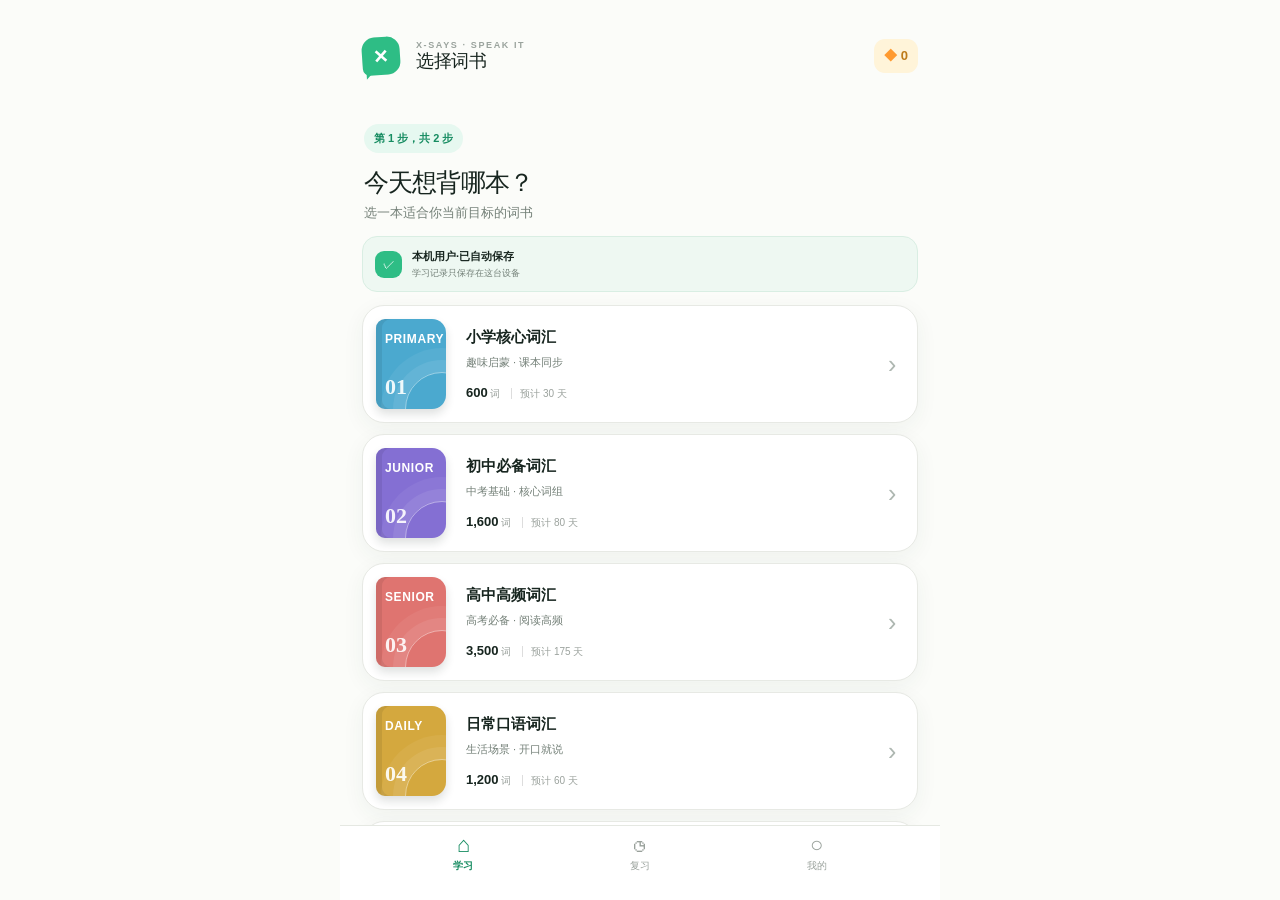
==== docs/index.html @ 473a25c2 "Prevent repeated words in daily study" ====
<!doctype html>
<html lang="zh-CN">
  <head>
    <meta charset="UTF-8" />
    <meta name="viewport" content="width=device-width, initial-scale=1.0, viewport-fit=cover" />
    <meta name="theme-color" content="#2ebd85" />
    <meta name="description" content="X-says：选词书、定节奏，用滑动单词卡轻松学习。" />
    <link rel="icon" href="./xsays-icon.png" />
    <link rel="apple-touch-icon" href="./xsays-icon.png" />
    <title>X-says · 把单词说出来</title>
    <script type="module" crossorigin src="./assets/index-DDW79_tu.js"></script>
    <link rel="stylesheet" crossorigin href="./assets/index-T_tFR-jA.css">
  </head>
  <body>
    <div id="root"></div>
  </body>
</html>
---- docs/assets/index-T_tFR-jA.css ----
/*! tailwindcss v4.2.1 | MIT License | https://tailwindcss.com */
@layer properties{@supports (((-webkit-hyphens:none)) and (not (margin-trim:inline))) or ((-moz-orient:inline) and (not (color:rgb(from red r g b)))){*,:before,:after,::backdrop{--tw-rotate-x:initial;--tw-rotate-y:initial;--tw-rotate-z:initial;--tw-skew-x:initial;--tw-skew-y:initial;--tw-blur:initial;--tw-brightness:initial;--tw-contrast:initial;--tw-grayscale:initial;--tw-hue-rotate:initial;--tw-invert:initial;--tw-opacity:initial;--tw-saturate:initial;--tw-sepia:initial;--tw-drop-shadow:initial;--tw-drop-shadow-color:initial;--tw-drop-shadow-alpha:100%;--tw-drop-shadow-size:initial}}}@layer theme{:root,:host{--font-sans:ui-sans-serif, system-ui, sans-serif, "Apple Color Emoji", "Segoe UI Emoji", "Segoe UI Symbol", "Noto Color Emoji";--font-mono:ui-monospace, SFMono-Regular, Menlo, Monaco, Consolas, "Liberation Mono", "Courier New", monospace;--spacing:.25rem;--default-font-family:var(--font-sans);--default-mono-font-family:var(--font-mono)}}@layer base{*,:after,:before,::backdrop{box-sizing:border-box;border:0 solid;margin:0;padding:0}::file-selector-button{box-sizing:border-box;border:0 solid;margin:0;padding:0}html,:host{-webkit-text-size-adjust:100%;tab-size:4;line-height:1.5;font-family:var(--default-font-family,ui-sans-serif, system-ui, sans-serif, "Apple Color Emoji", "Segoe UI Emoji", "Segoe UI Symbol", "Noto Color Emoji");font-feature-settings:var(--default-font-feature-settings,normal);font-variation-settings:var(--default-font-variation-settings,normal);-webkit-tap-highlight-color:transparent}hr{height:0;color:inherit;border-top-width:1px}abbr:where([title]){-webkit-text-decoration:underline dotted;text-decoration:underline dotted}h1,h2,h3,h4,h5,h6{font-size:inherit;font-weight:inherit}a{color:inherit;-webkit-text-decoration:inherit;-webkit-text-decoration:inherit;-webkit-text-decoration:inherit;-webkit-text-decoration:inherit;text-decoration:inherit}b,strong{font-weight:bolder}code,kbd,samp,pre{font-family:var(--default-mono-font-family,ui-monospace, SFMono-Regular, Menlo, Monaco, Consolas, "Liberation Mono", "Courier New", monospace);font-feature-settings:var(--default-mono-font-feature-settings,normal);font-variation-settings:var(--default-mono-font-variation-settings,normal);font-size:1em}small{font-size:80%}sub,sup{vertical-align:baseline;font-size:75%;line-height:0;position:relative}sub{bottom:-.25em}sup{top:-.5em}table{text-indent:0;border-color:inherit;border-collapse:collapse}:-moz-focusring{outline:auto}progress{vertical-align:baseline}summary{display:list-item}ol,ul,menu{list-style:none}img,svg,video,canvas,audio,iframe,embed,object{vertical-align:middle;display:block}img,video{max-width:100%;height:auto}button,input,select,optgroup,textarea{font:inherit;font-feature-settings:inherit;font-variation-settings:inherit;letter-spacing:inherit;color:inherit;opacity:1;background-color:#0000;border-radius:0}::file-selector-button{font:inherit;font-feature-settings:inherit;font-variation-settings:inherit;letter-spacing:inherit;color:inherit;opacity:1;background-color:#0000;border-radius:0}:where(select:is([multiple],[size])) optgroup{font-weight:bolder}:where(select:is([multiple],[size])) optgroup option{padding-inline-start:20px}::file-selector-button{margin-inline-end:4px}::placeholder{opacity:1}@supports (not ((-webkit-appearance:-apple-pay-button))) or (contain-intrinsic-size:1px){::placeholder{color:currentColor}@supports (color:color-mix(in lab, red, red)){::placeholder{color:color-mix(in oklab, currentcolor 50%, transparent)}}}textarea{resize:vertical}::-webkit-search-decoration{-webkit-appearance:none}::-webkit-date-and-time-value{min-height:1lh;text-align:inherit}::-webkit-datetime-edit{display:inline-flex}::-webkit-datetime-edit-fields-wrapper{padding:0}::-webkit-datetime-edit{padding-block:0}::-webkit-datetime-edit-year-field{padding-block:0}::-webkit-datetime-edit-month-field{padding-block:0}::-webkit-datetime-edit-day-field{padding-block:0}::-webkit-datetime-edit-hour-field{padding-block:0}::-webkit-datetime-edit-minute-field{padding-block:0}::-webkit-datetime-edit-second-field{padding-block:0}::-webkit-datetime-edit-millisecond-field{padding-block:0}::-webkit-datetime-edit-meridiem-field{padding-block:0}::-webkit-calendar-picker-indicator{line-height:1}:-moz-ui-invalid{box-shadow:none}button,input:where([type=button],[type=reset],[type=submit]){appearance:button}::file-selector-button{appearance:button}::-webkit-inner-spin-button{height:auto}::-webkit-outer-spin-button{height:auto}[hidden]:where(:not([hidden=until-found])){display:none!important}}@layer components;@layer utilities{.visible{visibility:visible}.relative{position:relative}.start{inset-inline-start:var(--spacing)}.end{inset-inline-end:var(--spacing)}.flex{display:flex}.hidden{display:none}.table{display:table}.grow{flex-grow:1}.transform{transform:var(--tw-rotate-x,) var(--tw-rotate-y,) var(--tw-rotate-z,) var(--tw-skew-x,) var(--tw-skew-y,)}.resize{resize:both}.blur{--tw-blur:blur(8px);filter:var(--tw-blur,) var(--tw-brightness,) var(--tw-contrast,) var(--tw-grayscale,) var(--tw-hue-rotate,) var(--tw-invert,) var(--tw-saturate,) var(--tw-sepia,) var(--tw-drop-shadow,)}}:root{--ink:#17251f;--muted:#748078;--mint:#2ebd85;--mint-dark:#168c61;--mint-soft:#e6f8f0;--cream:#f5f3ec;--line:#e5e8e2}*{box-sizing:border-box}html,body{min-height:100%;margin:0}button,input{font:inherit}button{-webkit-tap-highlight-color:transparent}body{color:var(--ink);background:#e9eee8;font-family:PingFang SC,Microsoft YaHei,Noto Sans SC,Arial,sans-serif}.page-shell{background:#fbfcf9;justify-content:center;align-items:stretch;min-height:100vh;padding:0;display:flex}.phone-app{background:#fbfcf9;width:100%;max-width:600px;height:100dvh;min-height:0;position:relative;overflow:hidden}.app-header{grid-template-columns:42px 1fr 52px;align-items:center;gap:12px;height:102px;padding:20px 22px 10px;display:grid}.app-header h1{letter-spacing:-.02em;margin:1px 0 0;font-size:18px;line-height:1.1}.eyebrow{color:#9aa39d;letter-spacing:.18em;margin:0;font:700 9px/1.2 Arial}.icon-button{width:38px;height:38px;color:var(--ink);cursor:pointer;background:#eef3ee;border:0;border-radius:13px;place-items:center;font-size:28px;line-height:1;display:grid}.brand-dot{background:var(--mint);color:#fff;border-radius:13px 13px 13px 7px;place-items:center;width:38px;height:38px;font:900 24px/1 Arial;display:grid;position:relative;transform:rotate(-4deg)}.brand-dot:after{content:"";background:var(--mint);clip-path:polygon(0 0,100% 0,0 100%);width:10px;height:10px;position:absolute;bottom:-4px;left:3px}.streak{color:#be7b19;background:#fff4d9;border:0;border-radius:11px;justify-self:end;height:34px;padding:0 10px;font-size:13px;font-weight:800}.streak span{color:#ff9a2f}.content{scrollbar-width:none;height:calc(100% - 177px);padding:10px 22px 24px;overflow-y:auto}.content::-webkit-scrollbar{display:none}.welcome-copy{padding:12px 2px 14px}.mini-label{color:var(--mint-dark);background:var(--mint-soft);border-radius:20px;align-items:center;padding:6px 10px;font-size:11px;font-weight:700;display:inline-flex}.content h2,.welcome-copy h2{letter-spacing:-.035em;margin:14px 0 5px;font-size:25px;line-height:1.25}.welcome-copy p,.muted{color:var(--muted);margin:0;font-size:13px}.library-list{gap:11px;display:grid}.library-card{text-align:left;cursor:pointer;background:#fff;border:1px solid #e7e9e4;border-radius:22px;grid-template-columns:76px 1fr 16px;align-items:center;gap:14px;width:100%;min-height:118px;padding:13px;transition:transform .2s,border-color .2s,box-shadow .2s;display:grid;box-shadow:0 6px 22px #2340320e}.library-card:hover{border-color:#a9ddc7;transform:translateY(-2px);box-shadow:0 12px 30px #2340321a}.book-cover{color:#fff;border-radius:9px 14px 14px 9px;flex-direction:column;justify-content:space-between;width:70px;height:90px;padding:11px 9px;display:flex;position:relative;overflow:hidden;box-shadow:inset 6px 0 #00000014,0 5px 10px #17251f24}.book-cover:after{content:"";border:1px solid #ffffff73;border-radius:50%;width:74px;height:74px;position:absolute;bottom:-37px;right:-33px;box-shadow:0 0 0 12px #ffffff14,0 0 0 24px #ffffff0f}.mint .book-cover{background:#3cbf8c}.blue .book-cover{background:#5781d8}.orange .book-cover{background:#e89355}.sky .book-cover{background:#4ba9cf}.violet .book-cover{background:#846fd3}.coral .book-cover{background:#df7470}.lemon .book-cover{background:#d4a83e}.book-cover b{letter-spacing:.05em;font-size:12px}.book-cover i{opacity:.9;font:800 22px/1 Georgia}.book-info{flex-direction:column;min-width:0;display:flex}.book-title{font-size:15px;font-weight:800}.book-subtitle{color:var(--muted);margin-top:5px;font-size:11px}.book-meta{color:#9ba29d;margin-top:13px;font-size:10px}.book-meta b{color:var(--ink);font-size:13px}.book-meta i{border-left:1px solid #ddd;margin-left:8px;padding-left:8px;font-style:normal}.arrow{color:#aeb7b1;font-size:25px}.import-link{width:100%;color:var(--mint-dark);cursor:pointer;background:0 0;border:0;padding:18px 0;font-size:13px;font-weight:700}.import-link span{background:var(--mint-soft);border-radius:8px;place-items:center;width:23px;height:23px;display:inline-grid}.local-save-note{background:#eef8f2;border:1px solid #d9eee3;border-radius:15px;align-items:center;gap:10px;margin:0 0 13px;padding:11px 12px;display:flex}.local-save-note>span{background:var(--mint);color:#fff;border-radius:9px;flex:none;place-items:center;width:27px;height:27px;font-size:12px;display:grid}.local-save-note p{text-align:left;flex-direction:column;gap:2px;margin:0;display:flex}.local-save-note b{font-size:11px}.local-save-note small{color:#738078;font-size:9px}.bottom-nav{border-top:1px solid var(--line);-webkit-backdrop-filter:blur(15px);backdrop-filter:blur(15px);background:#fffffff0;grid-template-columns:repeat(3,1fr);height:75px;padding:8px 35px 13px;display:grid;position:absolute;bottom:0;left:0;right:0}.bottom-nav button{color:#99a19b;cursor:pointer;background:0 0;border:0;flex-direction:column;align-items:center;gap:2px;display:flex}.bottom-nav span{font-size:22px;line-height:1}.bottom-nav small{font-size:10px}.bottom-nav .active{color:var(--mint-dark);font-weight:800}.plan-screen{padding-top:4px}.step-track{background:#e6ebe7;border-radius:4px;width:100%;height:3px;margin:5px 0 18px;overflow:hidden}.step-track span{background:var(--mint);height:100%;display:block}.selected-book{background:#f0f5f0;border-radius:17px;grid-template-columns:45px 1fr auto;align-items:center;gap:11px;margin:21px 0 13px;padding:11px;display:grid}.tiny-cover{color:#fff;border-radius:6px 9px 9px 6px;place-items:center;width:42px;height:52px;font:700 8px Arial;display:grid;box-shadow:inset 4px 0 #00000014}.tiny-cover.mint{background:#3cbf8c}.tiny-cover.blue{background:#5781d8}.tiny-cover.orange{background:#e89355}.tiny-cover.sky{background:#4ba9cf}.tiny-cover.violet{background:#846fd3}.tiny-cover.coral{background:#df7470}.tiny-cover.lemon{background:#d4a83e}.selected-book span:nth-child(2){flex-direction:column;gap:3px;display:flex}.selected-book small{color:#89928c;font-size:9px}.selected-book b{font-size:13px}.selected-book button{color:var(--mint-dark);cursor:pointer;background:#fff;border:0;border-radius:9px;padding:7px 9px;font-size:11px;font-weight:700}.number-panel{border:1px solid var(--line);background:#fff;border-radius:22px;padding:19px 18px 15px;box-shadow:0 8px 22px #2340320d}.panel-title{font-size:12px;font-weight:700;display:block}.daily-number{align-items:baseline;gap:7px;margin:8px 0 12px;display:flex}.daily-number b{color:var(--mint-dark);font:800 43px/1 Arial}.daily-number span{color:var(--muted);font-size:12px}input[type=range]{--range-progress:25%;appearance:none;background:linear-gradient(to right,var(--mint) 0,var(--mint) var(--range-progress),#e5ebe7 var(--range-progress),#e5ebe7 100%);border-radius:5px;outline:none;width:100%;height:5px}input[type=range]::-webkit-slider-thumb{appearance:none;border:6px solid var(--mint);background:#fff;border-radius:50%;width:21px;height:21px;box-shadow:0 2px 6px #9bb8aa}.range-labels{color:#abb2ad;justify-content:space-between;margin-top:8px;font-size:9px;display:flex}.plan-summary{grid-template-columns:1fr 1fr;gap:9px;margin:12px 0;display:grid}.plan-summary>div{background:#f6f6f1;border-radius:14px;align-items:center;gap:8px;padding:12px;display:flex}.plan-summary>div>span{color:var(--mint-dark);font-size:18px}.plan-summary p{flex-direction:column;margin:0;display:flex}.plan-summary b{font-size:12px}.plan-summary small{color:#929b95;margin-top:2px;font-size:8px}.primary-button{background:var(--ink);color:#fff;cursor:pointer;border:0;border-radius:16px;width:100%;padding:15px;font-weight:800;box-shadow:0 8px 20px #17251f33}.primary-button span{margin-left:6px}.tip-line{text-align:center;color:#9aa39d;margin:11px 0;font-size:9px}.tip-line:first-letter{color:var(--mint)}.study-screen{background:linear-gradient(#f2f6f1,#f9faf6);outline:none;height:100%;padding:24px 18px 19px}.study-topline{grid-template-columns:34px 1fr 40px;align-items:center;gap:12px;height:45px;display:grid}.study-topline button{color:#718078;cursor:pointer;background:0 0;border:0;font-size:27px}.study-progress{background:#dfe8e2;border-radius:5px;height:5px;overflow:hidden}.study-progress span{background:var(--mint);border-radius:5px;height:100%;transition:width .3s;display:block}.study-topline>b{text-align:right;font:800 14px Arial}.study-topline small{color:#9aa39d;font-size:10px}.card-stage{place-items:center;height:calc(100% - 185px);min-height:480px;padding:16px 3px;display:grid;position:relative}.behind-card{background:#fff;border:1px solid #e5eae6;border-radius:29px;width:88%;height:86%;position:absolute}.behind-card.second{opacity:.55;transform:translateY(17px)scale(.93)}.behind-card.first{opacity:.8;transform:translateY(9px)scale(.965)}.word-card{touch-action:none;-webkit-user-select:none;user-select:none;cursor:grab;background:#fff;border:1px solid #e5e9e5;border-radius:30px;width:100%;height:92%;max-height:560px;transition:transform .2s;position:relative;overflow:hidden;box-shadow:0 22px 55px #2d4c3d21}.word-card.dragging{cursor:grabbing;transition:none}.word-card:before{content:"";border:1px solid #e6f6ef;border-radius:50%;width:170px;height:170px;position:absolute;top:-75px;right:-75px;box-shadow:0 0 0 22px #f8fcfa,0 0 0 44px #fbfdfc}.word-main{z-index:1;text-align:center;flex-direction:column;align-items:center;height:100%;padding:86px 27px 25px;display:flex;position:relative}.word-tag{letter-spacing:.12em;color:var(--mint-dark);background:var(--mint-soft);border-radius:12px;padding:5px 8px;font:700 9px Arial}.word-main h2{letter-spacing:-.03em;margin:27px 0 8px;font:700 37px/1.15 Georgia,Times New Roman,serif}.sound-button{background:var(--mint-soft);width:38px;height:38px;color:var(--mint-dark);cursor:pointer;border:0;border-radius:50%;font-size:18px}.phonetic{color:#758079;margin:10px 0;font:14px Georgia}.tap-hint{color:#9aa39d;margin-top:auto;font-size:10px}.tap-hint span{color:var(--mint);font-size:15px}.definition{width:100%;margin-top:20px}.definition>p{font-size:14px;line-height:1.8}.definition>p b{color:var(--mint-dark);margin-right:5px}.example{text-align:left;background:#f5f7f3;border-radius:16px;flex-direction:column;gap:7px;margin-top:18px;padding:16px;display:flex}.example>span{letter-spacing:.15em;color:var(--mint-dark);font:700 8px Arial}.example q{font:italic 14px/1.5 Georgia}.example small{color:#7f8983;font-size:10px}.reveal{animation:.25s reveal}.card-index{color:#d3d8d4;letter-spacing:.1em;font:700 11px Arial;position:absolute;bottom:21px;left:24px}.swipe-stamp{z-index:3;opacity:.72;background:#ffffffeb;border:1px solid;border-radius:999px;padding:6px 9px;font-size:10px;font-weight:800;transition:opacity .12s,transform .12s,background .12s;position:absolute;top:18px}.swipe-stamp.left{color:#c9615a;left:18px}.swipe-stamp.right{color:var(--mint-dark);right:18px}.swipe-stamp.show{opacity:1;background:#fff;transform:scale(1.08)}.swipe-instruction{color:#9ca59f;justify-content:space-between;align-items:center;padding:0 16px;font-size:9px;display:flex}.swipe-instruction>span:first-child{color:#bd6a64}.swipe-instruction>span:last-child{color:var(--mint-dark)}.swipe-instruction i{color:#b9bfbb;font-style:normal}.answer-actions{grid-template-columns:1fr 1fr;gap:11px;margin-top:13px;display:grid}.answer-actions button{text-align:left;cursor:pointer;background:#fff;border-radius:17px;grid-template-rows:1fr 1fr;grid-template-columns:32px 1fr;align-items:center;height:58px;padding:8px 13px;display:grid}.answer-actions span{border-radius:50%;grid-row:1/3;place-items:center;width:29px;height:29px;font-size:16px;display:grid}.answer-actions b{align-self:end;font-size:12px}.answer-actions small{color:#9ca59f;align-self:start;font-size:8px}.again-button{color:#a5544e;border:1px solid #f1d8d4}.again-button span{background:#fff0ee}.know-button{color:var(--mint-dark);border:1px solid #ccebdd}.know-button span{background:var(--mint-soft)}.done-screen{text-align:center;padding-top:55px}.success-mark{background:var(--mint);color:#fff;width:80px;height:80px;box-shadow:0 0 0 13px var(--mint-soft);border-radius:50%;place-items:center;margin:0 auto 20px;font-size:34px;display:grid}.done-screen>p{color:var(--muted);font-size:13px}.result-card{border:1px solid var(--line);background:#fff;border-radius:21px;grid-template-columns:repeat(3,1fr);margin:28px 0 13px;padding:20px 8px;display:grid}.result-card div{border-right:1px solid var(--line);flex-direction:column;display:flex}.result-card div:last-child{border:0}.result-card b{color:var(--mint-dark);font:800 24px Arial}.result-card small{color:#8d9690;margin-top:5px;font-size:9px}.quote-card{text-align:left;background:#f3f3ed;border-radius:18px;margin-bottom:18px;padding:18px;display:flex}.quote-card>span{color:#b9d9cb;font:42px Georgia}.quote-card p{margin:4px 0;font:italic 14px/1.5 Georgia}.quote-card small{color:#868f89;margin-top:7px;font:10px/1.5 sans-serif;display:block}.profile-hero{text-align:center;padding:35px 0 20px}.profile-hero>span{background:var(--mint);color:#fff;border-radius:24px;place-items:center;width:70px;height:70px;margin:auto;font:700 26px Arial;display:grid}.profile-hero h2{margin-bottom:3px;font-size:21px}.profile-hero p{color:#a05f13;background:#fff2d7;border-radius:12px;padding:5px 9px;font-size:11px;display:inline-block}.profile-grid{grid-template-columns:1fr 1fr;gap:10px;margin-bottom:18px;display:grid}.profile-grid div{border:1px solid var(--line);background:#fff;border-radius:18px;flex-direction:column;align-items:center;padding:17px;display:flex}.profile-grid b{font:800 25px Arial}.profile-grid small{color:var(--muted);margin-top:4px;font-size:9px}.settings-row{text-align:left;border:0;border-bottom:1px solid var(--line);cursor:pointer;background:0 0;grid-template-columns:32px 1fr auto;align-items:center;width:100%;padding:17px 5px;display:grid}.settings-row>span{color:var(--mint-dark);font-size:20px}.settings-row b{font-size:13px}.settings-row small{color:#879089;font-size:10px}.desktop-note{width:390px}.note-logo{border-radius:17px;width:54px;height:54px;font-size:22px;box-shadow:0 9px 22px #2ebd8547}.desktop-note h2{letter-spacing:-.055em;margin:26px 0 14px;font-size:45px;line-height:1.18}.desktop-note p{color:#68746d;letter-spacing:.08em;font-size:14px}.desktop-note>small{color:#88928c;margin-top:16px;font-size:11px;display:block}.gesture-demo{color:#8b9690;align-items:center;gap:17px;margin-top:60px;display:flex}.gesture-demo i{background:#fff;border-radius:22px;width:126px;height:164px;animation:3s ease-in-out infinite float;display:block;transform:rotate(-5deg);box-shadow:-20px 10px #ffffff80,20px 10px #ffffff80,0 18px 38px #304b3e1f}.gesture-demo span{font-size:25px}@keyframes reveal{0%{opacity:0;transform:translateY(7px)}to{opacity:1;transform:none}}@keyframes float{50%{transform:translateY(-8px)rotate(4deg)}}.profile-hero>span{border-radius:24px 24px 24px 10px;font-size:34px}.profile-hero>small{color:#909a94;margin-top:9px;font-size:9px;display:block}.profile-grid{grid-template-columns:repeat(3,1fr);gap:8px}.profile-grid div{padding:15px 5px}.profile-grid b{font-size:23px}.profile-grid small{font-size:8px}.danger-row{color:#ad5b55;margin-top:12px}.danger-row>span{color:#ad5b55}.study-screen{height:100svh;min-height:0;padding:14px 18px max(10px,env(safe-area-inset-bottom));display:block;position:relative;overflow:hidden}.study-topline{height:42px}.card-stage{height:auto;min-height:0;padding:4px 3px;position:absolute;inset:62px 18px 154px}.word-card{height:calc(100% - 6px);min-height:0}.swipe-instruction{min-height:16px;position:absolute;bottom:82px;left:18px;right:18px}.answer-actions{right:18px;bottom:max(10px,env(safe-area-inset-bottom));z-index:20;background:#f9faf6;margin:0;padding:0;position:absolute;left:18px}.pronunciation-actions{justify-content:center;align-items:center;display:flex}.pronunciation-actions button{cursor:pointer;border-radius:12px;justify-content:center;align-items:center;gap:5px;height:38px;padding:0 12px;display:flex}.pronunciation-actions button span{font-size:14px}.pronunciation-actions button b{white-space:nowrap;font-size:10px}.sound-button{background:var(--mint-soft);width:auto;min-width:96px;color:var(--mint-dark);border:1px solid #ccebdc}.language-overlay{z-index:80;-webkit-backdrop-filter:blur(3px);backdrop-filter:blur(3px);background:#121f196b;align-items:flex-end;display:flex;position:absolute;inset:0}.language-sheet{width:100%;padding:10px 20px max(20px,env(safe-area-inset-bottom));background:#fbfcf9;border-radius:26px 26px 0 0;animation:.22s sheet-up;box-shadow:0 -16px 50px #17251f2e}.sheet-handle{background:#ccd3ce;border-radius:4px;width:38px;height:4px;margin:0 auto 15px}.language-sheet h2{margin:0;font-size:21px}.language-sheet>p{color:var(--muted);margin:5px 0 14px;font-size:11px}.language-list{gap:8px;display:grid}.language-list button{border:1px solid var(--line);text-align:left;cursor:pointer;background:#fff;border-radius:15px;grid-template-columns:42px 1fr 20px;align-items:center;gap:10px;width:100%;padding:11px;display:grid}.language-list button>span{color:#526159;background:#eef3ef;border-radius:12px;place-items:center;width:39px;height:39px;font:800 10px Arial;display:grid}.language-list button>p{flex-direction:column;gap:3px;margin:0;display:flex}.language-list button b{font-size:12px}.language-list button small{color:#8b948e;font-size:9px}.language-list button i{color:#a4aca7;font-style:normal}.language-list button.selected{background:#f1faf5;border-color:#9bdbc0}.language-list button.selected>span{background:var(--mint);color:#fff}.language-list button.selected i{color:var(--mint-dark);font-weight:900}.sheet-close{background:var(--ink);color:#fff;cursor:pointer;border:0;border-radius:14px;width:100%;margin-top:13px;padding:13px;font-weight:800}.example-actions{margin-top:4px;display:flex}.example-actions button{color:#486057;cursor:pointer;background:#fff;border:1px solid #dce8e1;border-radius:9px;width:100%;padding:8px 10px;font-size:9px;font-weight:700}@keyframes sheet-up{0%{opacity:0;transform:translateY(30px)}to{opacity:1;transform:none}}@media (width<=900px){.page-shell{display:block}.phone-app{max-width:none;min-height:0}}@media (height<=700px){.study-screen{padding-top:8px}.study-topline{height:38px}.card-stage{top:48px;bottom:140px}.swipe-instruction{bottom:72px}.word-main{padding:34px 22px 17px}.word-main h2{margin:15px 0 6px;font-size:32px}.definition{margin-top:9px}.definition>p{margin:4px 0;line-height:1.55}.example{gap:4px;margin-top:8px;padding:11px}.answer-actions{bottom:max(7px,env(safe-area-inset-bottom))}.answer-actions button{height:50px}.content{padding-bottom:16px}.library-card{min-height:105px}.book-cover{height:80px}}@media (prefers-reduced-motion:reduce){*,:before,:after{transition-duration:.01ms!important;animation-duration:.01ms!important}}@property --tw-rotate-x{syntax:"*";inherits:false}@property --tw-rotate-y{syntax:"*";inherits:false}@property --tw-rotate-z{syntax:"*";inherits:false}@property --tw-skew-x{syntax:"*";inherits:false}@property --tw-skew-y{syntax:"*";inherits:false}@property --tw-blur{syntax:"*";inherits:false}@property --tw-brightness{syntax:"*";inherits:false}@property --tw-contrast{syntax:"*";inherits:false}@property --tw-grayscale{syntax:"*";inherits:false}@property --tw-hue-rotate{syntax:"*";inherits:false}@property --tw-invert{syntax:"*";inherits:false}@property --tw-opacity{syntax:"*";inherits:false}@property --tw-saturate{syntax:"*";inherits:false}@property --tw-sepia{syntax:"*";inherits:false}@property --tw-drop-shadow{syntax:"*";inherits:false}@property --tw-drop-shadow-color{syntax:"*";inherits:false}@property --tw-drop-shadow-alpha{syntax:"<percentage>";inherits:false;initial-value:100%}@property --tw-drop-shadow-size{syntax:"*";inherits:false}
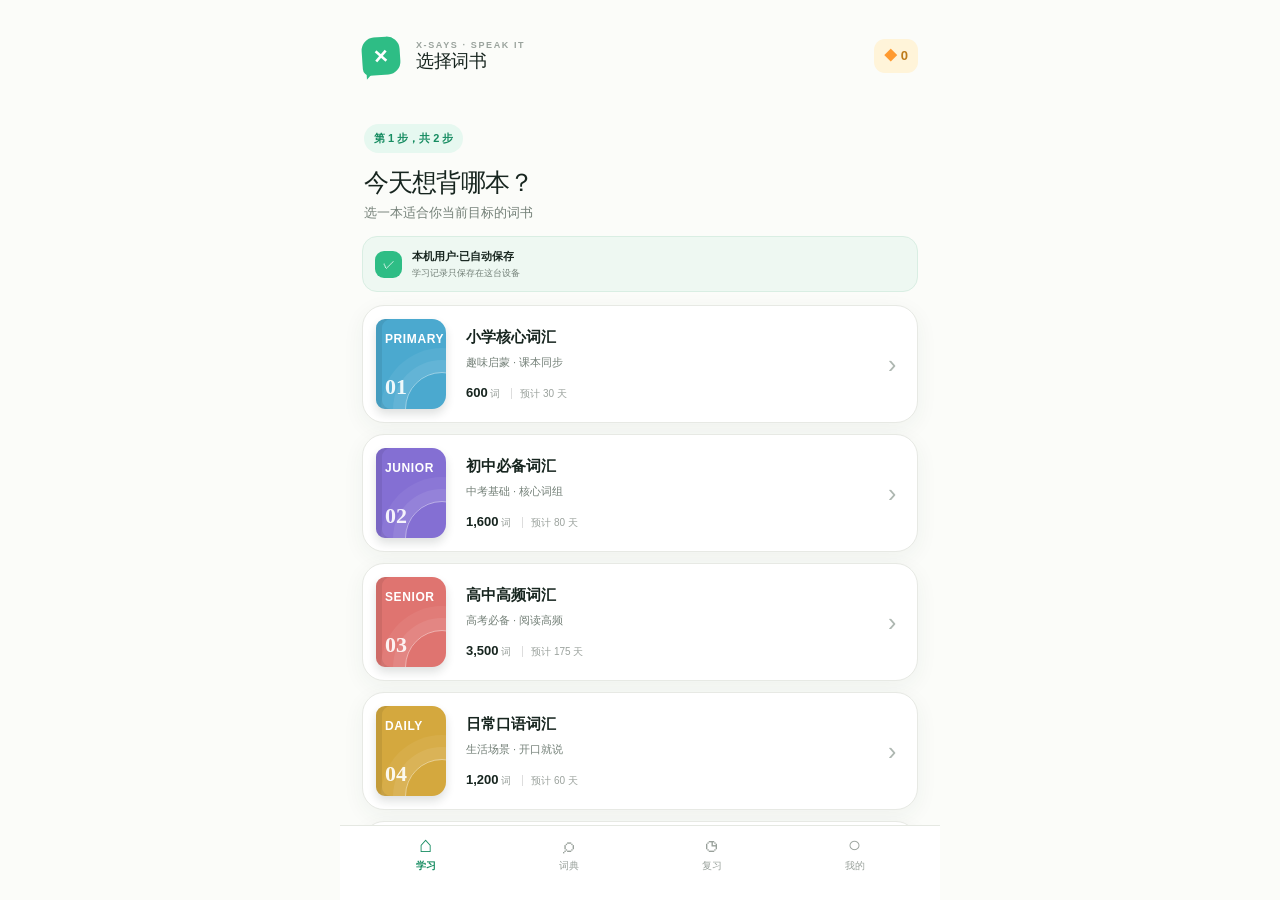
==== commit 92ff0a10: "Add bilingual fuzzy dictionary search" ====
--- a/docs/index.html
+++ b/docs/index.html
@@ -8,8 +8,8 @@
     <link rel="icon" href="./xsays-icon.png" />
     <link rel="apple-touch-icon" href="./xsays-icon.png" />
     <title>X-says · 把单词说出来</title>
-    <script type="module" crossorigin src="./assets/index-DDW79_tu.js"></script>
-    <link rel="stylesheet" crossorigin href="./assets/index-T_tFR-jA.css">
+    <script type="module" crossorigin src="./assets/index-DlD244Hx.js"></script>
+    <link rel="stylesheet" crossorigin href="./assets/index-CP647qGM.css">
   </head>
   <body>
     <div id="root"></div>
--- a/docs/assets/index-CP647qGM.css
+++ b/docs/assets/index-CP647qGM.css
@@ -0,0 +1,2 @@
+/*! tailwindcss v4.2.1 | MIT License | https://tailwindcss.com */
+@layer properties{@supports (((-webkit-hyphens:none)) and (not (margin-trim:inline))) or ((-moz-orient:inline) and (not (color:rgb(from red r g b)))){*,:before,:after,::backdrop{--tw-rotate-x:initial;--tw-rotate-y:initial;--tw-rotate-z:initial;--tw-skew-x:initial;--tw-skew-y:initial;--tw-border-style:solid;--tw-shadow:0 0 #0000;--tw-shadow-color:initial;--tw-shadow-alpha:100%;--tw-inset-shadow:0 0 #0000;--tw-inset-shadow-color:initial;--tw-inset-shadow-alpha:100%;--tw-ring-color:initial;--tw-ring-shadow:0 0 #0000;--tw-inset-ring-color:initial;--tw-inset-ring-shadow:0 0 #0000;--tw-ring-inset:initial;--tw-ring-offset-width:0px;--tw-ring-offset-color:#fff;--tw-ring-offset-shadow:0 0 #0000;--tw-outline-style:solid;--tw-blur:initial;--tw-brightness:initial;--tw-contrast:initial;--tw-grayscale:initial;--tw-hue-rotate:initial;--tw-invert:initial;--tw-opacity:initial;--tw-saturate:initial;--tw-sepia:initial;--tw-drop-shadow:initial;--tw-drop-shadow-color:initial;--tw-drop-shadow-alpha:100%;--tw-drop-shadow-size:initial}}}@layer theme{:root,:host{--font-sans:ui-sans-serif, system-ui, sans-serif, "Apple Color Emoji", "Segoe UI Emoji", "Segoe UI Symbol", "Noto Color Emoji";--font-mono:ui-monospace, SFMono-Regular, Menlo, Monaco, Consolas, "Liberation Mono", "Courier New", monospace;--spacing:.25rem;--default-transition-duration:.15s;--default-transition-timing-function:cubic-bezier(.4, 0, .2, 1);--default-font-family:var(--font-sans);--default-mono-font-family:var(--font-mono)}}@layer base{*,:after,:before,::backdrop{box-sizing:border-box;border:0 solid;margin:0;padding:0}::file-selector-button{box-sizing:border-box;border:0 solid;margin:0;padding:0}html,:host{-webkit-text-size-adjust:100%;tab-size:4;line-height:1.5;font-family:var(--default-font-family,ui-sans-serif, system-ui, sans-serif, "Apple Color Emoji", "Segoe UI Emoji", "Segoe UI Symbol", "Noto Color Emoji");font-feature-settings:var(--default-font-feature-settings,normal);font-variation-settings:var(--default-font-variation-settings,normal);-webkit-tap-highlight-color:transparent}hr{height:0;color:inherit;border-top-width:1px}abbr:where([title]){-webkit-text-decoration:underline dotted;text-decoration:underline dotted}h1,h2,h3,h4,h5,h6{font-size:inherit;font-weight:inherit}a{color:inherit;-webkit-text-decoration:inherit;-webkit-text-decoration:inherit;-webkit-text-decoration:inherit;-webkit-text-decoration:inherit;text-decoration:inherit}b,strong{font-weight:bolder}code,kbd,samp,pre{font-family:var(--default-mono-font-family,ui-monospace, SFMono-Regular, Menlo, Monaco, Consolas, "Liberation Mono", "Courier New", monospace);font-feature-settings:var(--default-mono-font-feature-settings,normal);font-variation-settings:var(--default-mono-font-variation-settings,normal);font-size:1em}small{font-size:80%}sub,sup{vertical-align:baseline;font-size:75%;line-height:0;position:relative}sub{bottom:-.25em}sup{top:-.5em}table{text-indent:0;border-color:inherit;border-collapse:collapse}:-moz-focusring{outline:auto}progress{vertical-align:baseline}summary{display:list-item}ol,ul,menu{list-style:none}img,svg,video,canvas,audio,iframe,embed,object{vertical-align:middle;display:block}img,video{max-width:100%;height:auto}button,input,select,optgroup,textarea{font:inherit;font-feature-settings:inherit;font-variation-settings:inherit;letter-spacing:inherit;color:inherit;opacity:1;background-color:#0000;border-radius:0}::file-selector-button{font:inherit;font-feature-settings:inherit;font-variation-settings:inherit;letter-spacing:inherit;color:inherit;opacity:1;background-color:#0000;border-radius:0}:where(select:is([multiple],[size])) optgroup{font-weight:bolder}:where(select:is([multiple],[size])) optgroup option{padding-inline-start:20px}::file-selector-button{margin-inline-end:4px}::placeholder{opacity:1}@supports (not ((-webkit-appearance:-apple-pay-button))) or (contain-intrinsic-size:1px){::placeholder{color:currentColor}@supports (color:color-mix(in lab, red, red)){::placeholder{color:color-mix(in oklab, currentcolor 50%, transparent)}}}textarea{resize:vertical}::-webkit-search-decoration{-webkit-appearance:none}::-webkit-date-and-time-value{min-height:1lh;text-align:inherit}::-webkit-datetime-edit{display:inline-flex}::-webkit-datetime-edit-fields-wrapper{padding:0}::-webkit-datetime-edit{padding-block:0}::-webkit-datetime-edit-year-field{padding-block:0}::-webkit-datetime-edit-month-field{padding-block:0}::-webkit-datetime-edit-day-field{padding-block:0}::-webkit-datetime-edit-hour-field{padding-block:0}::-webkit-datetime-edit-minute-field{padding-block:0}::-webkit-datetime-edit-second-field{padding-block:0}::-webkit-datetime-edit-millisecond-field{padding-block:0}::-webkit-datetime-edit-meridiem-field{padding-block:0}::-webkit-calendar-picker-indicator{line-height:1}:-moz-ui-invalid{box-shadow:none}button,input:where([type=button],[type=reset],[type=submit]){appearance:button}::file-selector-button{appearance:button}::-webkit-inner-spin-button{height:auto}::-webkit-outer-spin-button{height:auto}[hidden]:where(:not([hidden=until-found])){display:none!important}}@layer components;@layer utilities{.collapse{visibility:collapse}.invisible{visibility:hidden}.visible{visibility:visible}.absolute{position:absolute}.fixed{position:fixed}.relative{position:relative}.static{position:static}.sticky{position:sticky}.start{inset-inline-start:var(--spacing)}.end{inset-inline-end:var(--spacing)}.isolate{isolation:isolate}.container{width:100%}@media (width>=40rem){.container{max-width:40rem}}@media (width>=48rem){.container{max-width:48rem}}@media (width>=64rem){.container{max-width:64rem}}@media (width>=80rem){.container{max-width:80rem}}@media (width>=96rem){.container{max-width:96rem}}.block{display:block}.contents{display:contents}.flex{display:flex}.grid{display:grid}.hidden{display:none}.table{display:table}.shrink{flex-shrink:1}.grow{flex-grow:1}.transform{transform:var(--tw-rotate-x,) var(--tw-rotate-y,) var(--tw-rotate-z,) var(--tw-skew-x,) var(--tw-skew-y,)}.resize{resize:both}.rounded{border-radius:.25rem}.border{border-style:var(--tw-border-style);border-width:1px}.underline{text-decoration-line:underline}.shadow{--tw-shadow:0 1px 3px 0 var(--tw-shadow-color,#0000001a), 0 1px 2px -1px var(--tw-shadow-color,#0000001a);box-shadow:var(--tw-inset-shadow), var(--tw-inset-ring-shadow), var(--tw-ring-offset-shadow), var(--tw-ring-shadow), var(--tw-shadow)}.ring{--tw-ring-shadow:var(--tw-ring-inset,) 0 0 0 calc(1px + var(--tw-ring-offset-width)) var(--tw-ring-color,currentcolor);box-shadow:var(--tw-inset-shadow), var(--tw-inset-ring-shadow), var(--tw-ring-offset-shadow), var(--tw-ring-shadow), var(--tw-shadow)}.outline{outline-style:var(--tw-outline-style);outline-width:1px}.blur{--tw-blur:blur(8px);filter:var(--tw-blur,) var(--tw-brightness,) var(--tw-contrast,) var(--tw-grayscale,) var(--tw-hue-rotate,) var(--tw-invert,) var(--tw-saturate,) var(--tw-sepia,) var(--tw-drop-shadow,)}.filter{filter:var(--tw-blur,) var(--tw-brightness,) var(--tw-contrast,) var(--tw-grayscale,) var(--tw-hue-rotate,) var(--tw-invert,) var(--tw-saturate,) var(--tw-sepia,) var(--tw-drop-shadow,)}.transition{transition-property:color,background-color,border-color,outline-color,text-decoration-color,fill,stroke,--tw-gradient-from,--tw-gradient-via,--tw-gradient-to,opacity,box-shadow,transform,translate,scale,rotate,filter,-webkit-backdrop-filter,backdrop-filter,display,content-visibility,overlay,pointer-events;transition-timing-function:var(--tw-ease,var(--default-transition-timing-function));transition-duration:var(--tw-duration,var(--default-transition-duration))}}:root{--ink:#17251f;--muted:#748078;--mint:#2ebd85;--mint-dark:#168c61;--mint-soft:#e6f8f0;--cream:#f5f3ec;--line:#e5e8e2}*{box-sizing:border-box}html,body{min-height:100%;margin:0}button,input{font:inherit}button{-webkit-tap-highlight-color:transparent}body{color:var(--ink);background:#e9eee8;font-family:PingFang SC,Microsoft YaHei,Noto Sans SC,Arial,sans-serif}.page-shell{background:#fbfcf9;justify-content:center;align-items:stretch;min-height:100vh;padding:0;display:flex}.phone-app{background:#fbfcf9;width:100%;max-width:600px;height:100dvh;min-height:0;position:relative;overflow:hidden}.app-header{grid-template-columns:42px 1fr 52px;align-items:center;gap:12px;height:102px;padding:20px 22px 10px;display:grid}.app-header h1{letter-spacing:-.02em;margin:1px 0 0;font-size:18px;line-height:1.1}.eyebrow{color:#9aa39d;letter-spacing:.18em;margin:0;font:700 9px/1.2 Arial}.icon-button{width:38px;height:38px;color:var(--ink);cursor:pointer;background:#eef3ee;border:0;border-radius:13px;place-items:center;font-size:28px;line-height:1;display:grid}.brand-dot{background:var(--mint);color:#fff;border-radius:13px 13px 13px 7px;place-items:center;width:38px;height:38px;font:900 24px/1 Arial;display:grid;position:relative;transform:rotate(-4deg)}.brand-dot:after{content:"";background:var(--mint);clip-path:polygon(0 0,100% 0,0 100%);width:10px;height:10px;position:absolute;bottom:-4px;left:3px}.streak{color:#be7b19;background:#fff4d9;border:0;border-radius:11px;justify-self:end;height:34px;padding:0 10px;font-size:13px;font-weight:800}.streak span{color:#ff9a2f}.content{scrollbar-width:none;height:calc(100% - 177px);padding:10px 22px 24px;overflow-y:auto}.content::-webkit-scrollbar{display:none}.welcome-copy{padding:12px 2px 14px}.mini-label{color:var(--mint-dark);background:var(--mint-soft);border-radius:20px;align-items:center;padding:6px 10px;font-size:11px;font-weight:700;display:inline-flex}.content h2,.welcome-copy h2{letter-spacing:-.035em;margin:14px 0 5px;font-size:25px;line-height:1.25}.welcome-copy p,.muted{color:var(--muted);margin:0;font-size:13px}.library-list{gap:11px;display:grid}.library-card{text-align:left;cursor:pointer;background:#fff;border:1px solid #e7e9e4;border-radius:22px;grid-template-columns:76px 1fr 16px;align-items:center;gap:14px;width:100%;min-height:118px;padding:13px;transition:transform .2s,border-color .2s,box-shadow .2s;display:grid;box-shadow:0 6px 22px #2340320e}.library-card:hover{border-color:#a9ddc7;transform:translateY(-2px);box-shadow:0 12px 30px #2340321a}.wordlist-screen{padding-top:5px}.wordlist-hero{border:1px solid var(--line);background:#fff;border-radius:22px;grid-template-columns:76px 1fr;align-items:center;gap:15px;margin:4px 0 14px;padding:14px;display:grid;box-shadow:0 8px 24px #2340320f}.wordlist-hero .book-cover{height:104px}.wordlist-hero-copy{min-width:0}.wordlist-hero h2{margin:8px 0 3px;font-size:20px}.wordlist-hero p{color:var(--muted);margin:0;font-size:11px}.wordlist-start{background:var(--ink);color:#fff;cursor:pointer;border:0;border-radius:10px;margin-top:10px;padding:8px 12px;font-size:10px;font-weight:800}.wordlist-start span{margin-left:4px}.word-search{height:46px;color:var(--mint-dark);background:#fff;border:1px solid #dfe7e1;border-radius:15px;grid-template-columns:28px 1fr;align-items:center;margin-bottom:11px;padding:0 13px;display:grid}.word-search>span{font-size:23px}.word-search input{width:100%;color:var(--ink);background:0 0;border:0;outline:0;font-size:13px}.word-search input::placeholder{color:#a8b0aa}.wordlist-summary{color:#7e8982;align-items:center;gap:4px;margin:2px 2px 8px;font-size:9px;display:flex}.wordlist-summary b{color:var(--ink);font-size:12px}.wordlist-summary span{color:#a1aaa4;margin-left:auto}.word-rows{gap:7px;margin:0;padding:0;list-style:none;display:grid}.word-rows li{background:#fff;border:1px solid #e6eae7;border-radius:15px;grid-template-columns:27px 1fr 34px;align-items:center;gap:7px;min-height:72px;padding:10px;display:grid}.word-rows li.expanded{border-color:#bfe3d3;box-shadow:0 7px 20px #2d5c4512}.word-order{color:#b4bbb6;font:700 9px Arial}.word-row-main{text-align:left;cursor:pointer;background:0 0;border:0;grid-template-columns:1fr 16px;align-items:center;gap:5px;min-width:0;padding:0;display:grid}.word-row-copy{grid-template-columns:auto 1fr;align-items:baseline;gap:0 8px;min-width:0;display:grid}.word-row-copy>b{font:700 16px Georgia,Times New Roman,serif}.word-row-copy>small{color:#87928b;white-space:nowrap;text-overflow:ellipsis;font:11px Georgia;overflow:hidden}.word-row-copy>p{color:#5e6962;white-space:nowrap;text-overflow:ellipsis;grid-column:1/3;margin:5px 0 0;font-size:10px;line-height:1.45;overflow:hidden}.word-row-copy em{color:var(--mint-dark);margin-right:5px;font-style:normal;font-weight:800}.word-row-chevron{color:#9ba69f;text-align:center;font-size:14px}.word-sound{background:var(--mint-soft);cursor:pointer;border:0;border-radius:10px;width:32px;height:32px}.word-row-example{background:#f4f7f4;border-radius:12px;grid-column:1/4;grid-template-columns:1fr auto;gap:5px 8px;margin-top:3px;padding:11px 12px;display:grid}.word-row-example>span{color:var(--mint-dark);letter-spacing:.14em;grid-column:1/3;font:700 7px Arial}.word-row-example q{color:#36443c;grid-column:1/3;font:italic 12px/1.5 Georgia}.word-row-example p{color:#77817b;margin:0;font-size:9px;line-height:1.45}.word-row-example button{color:var(--mint-dark);cursor:pointer;background:#fff;border:0;border-radius:8px;align-self:center;padding:6px 8px;font-size:8px;font-weight:700}.load-more{width:100%;color:var(--mint-dark);cursor:pointer;background:#fff;border:1px solid #d7e7df;border-radius:13px;margin:11px 0 3px;padding:12px;font-size:11px;font-weight:800}.wordlist-state{color:#7f8a83;justify-content:center;align-items:center;gap:8px;min-height:160px;font-size:11px;display:flex}.wordlist-state.error{color:#a55d57;flex-direction:column}.wordlist-state button{background:var(--ink);color:#fff;border:0;border-radius:10px;padding:9px 13px;font-weight:700}.loading-dot{border:2px solid #cce7db;border-top-color:var(--mint);border-radius:50%;width:14px;height:14px;animation:.8s linear infinite spin}.dictionary-source{text-align:center;color:#a0a8a3;margin:12px 0;font-size:8px}.wordlist-use{margin-bottom:8px}.primary-button:disabled{opacity:.55;cursor:wait;box-shadow:none}.book-cover{color:#fff;border-radius:9px 14px 14px 9px;flex-direction:column;justify-content:space-between;width:70px;height:90px;padding:11px 9px;display:flex;position:relative;overflow:hidden;box-shadow:inset 6px 0 #00000014,0 5px 10px #17251f24}.book-cover:after{content:"";border:1px solid #ffffff73;border-radius:50%;width:74px;height:74px;position:absolute;bottom:-37px;right:-33px;box-shadow:0 0 0 12px #ffffff14,0 0 0 24px #ffffff0f}.mint .book-cover{background:#3cbf8c}.blue .book-cover{background:#5781d8}.orange .book-cover{background:#e89355}.sky .book-cover{background:#4ba9cf}.violet .book-cover{background:#846fd3}.coral .book-cover{background:#df7470}.lemon .book-cover{background:#d4a83e}.book-cover b{letter-spacing:.05em;font-size:12px}.book-cover i{opacity:.9;font:800 22px/1 Georgia}.book-info{flex-direction:column;min-width:0;display:flex}.book-title{font-size:15px;font-weight:800}.book-subtitle{color:var(--muted);margin-top:5px;font-size:11px}.book-meta{color:#9ba29d;margin-top:13px;font-size:10px}.book-meta b{color:var(--ink);font-size:13px}.book-meta i{border-left:1px solid #ddd;margin-left:8px;padding-left:8px;font-style:normal}.arrow{color:#aeb7b1;font-size:25px}.import-link{width:100%;color:var(--mint-dark);cursor:pointer;background:0 0;border:0;padding:18px 0;font-size:13px;font-weight:700}.import-link span{background:var(--mint-soft);border-radius:8px;place-items:center;width:23px;height:23px;display:inline-grid}.local-save-note{background:#eef8f2;border:1px solid #d9eee3;border-radius:15px;align-items:center;gap:10px;margin:0 0 13px;padding:11px 12px;display:flex}.local-save-note>span{background:var(--mint);color:#fff;border-radius:9px;flex:none;place-items:center;width:27px;height:27px;font-size:12px;display:grid}.local-save-note p{text-align:left;flex-direction:column;gap:2px;margin:0;display:flex}.local-save-note b{font-size:11px}.local-save-note small{color:#738078;font-size:9px}.bottom-nav{border-top:1px solid var(--line);-webkit-backdrop-filter:blur(15px);backdrop-filter:blur(15px);background:#fffffff0;grid-template-columns:repeat(4,1fr);height:75px;padding:8px 14px 13px;display:grid;position:absolute;bottom:0;left:0;right:0}.bottom-nav button{color:#99a19b;cursor:pointer;background:0 0;border:0;flex-direction:column;align-items:center;gap:2px;display:flex}.bottom-nav span{font-size:22px;line-height:1}.bottom-nav small{font-size:10px}.bottom-nav .active{color:var(--mint-dark);font-weight:800}.plan-screen{padding-top:4px}.step-track{background:#e6ebe7;border-radius:4px;width:100%;height:3px;margin:5px 0 18px;overflow:hidden}.step-track span{background:var(--mint);height:100%;display:block}.selected-book{background:#f0f5f0;border-radius:17px;grid-template-columns:45px 1fr auto;align-items:center;gap:11px;margin:21px 0 13px;padding:11px;display:grid}.tiny-cover{color:#fff;border-radius:6px 9px 9px 6px;place-items:center;width:42px;height:52px;font:700 8px Arial;display:grid;box-shadow:inset 4px 0 #00000014}.tiny-cover.mint{background:#3cbf8c}.tiny-cover.blue{background:#5781d8}.tiny-cover.orange{background:#e89355}.tiny-cover.sky{background:#4ba9cf}.tiny-cover.violet{background:#846fd3}.tiny-cover.coral{background:#df7470}.tiny-cover.lemon{background:#d4a83e}.selected-book span:nth-child(2){flex-direction:column;gap:3px;display:flex}.selected-book small{color:#89928c;font-size:9px}.selected-book b{font-size:13px}.selected-book button{color:var(--mint-dark);cursor:pointer;background:#fff;border:0;border-radius:9px;padding:7px 9px;font-size:11px;font-weight:700}.number-panel{border:1px solid var(--line);background:#fff;border-radius:22px;padding:19px 18px 15px;box-shadow:0 8px 22px #2340320d}.panel-title{font-size:12px;font-weight:700;display:block}.daily-number{align-items:baseline;gap:7px;margin:8px 0 12px;display:flex}.daily-number b{color:var(--mint-dark);font:800 43px/1 Arial}.daily-number span{color:var(--muted);font-size:12px}input[type=range]{--range-progress:25%;appearance:none;background:linear-gradient(to right,var(--mint) 0,var(--mint) var(--range-progress),#e5ebe7 var(--range-progress),#e5ebe7 100%);border-radius:5px;outline:none;width:100%;height:5px}input[type=range]::-webkit-slider-thumb{appearance:none;border:6px solid var(--mint);background:#fff;border-radius:50%;width:21px;height:21px;box-shadow:0 2px 6px #9bb8aa}.range-labels{color:#abb2ad;justify-content:space-between;margin-top:8px;font-size:9px;display:flex}.plan-summary{grid-template-columns:1fr 1fr;gap:9px;margin:12px 0;display:grid}.plan-summary>div{background:#f6f6f1;border-radius:14px;align-items:center;gap:8px;padding:12px;display:flex}.plan-summary>div>span{color:var(--mint-dark);font-size:18px}.plan-summary p{flex-direction:column;margin:0;display:flex}.plan-summary b{font-size:12px}.plan-summary small{color:#929b95;margin-top:2px;font-size:8px}.primary-button{background:var(--ink);color:#fff;cursor:pointer;border:0;border-radius:16px;width:100%;padding:15px;font-weight:800;box-shadow:0 8px 20px #17251f33}.primary-button span{margin-left:6px}.tip-line{text-align:center;color:#9aa39d;margin:11px 0;font-size:9px}.tip-line:first-letter{color:var(--mint)}.study-screen{background:linear-gradient(#f2f6f1,#f9faf6);outline:none;height:100%;padding:24px 18px 19px}.study-topline{grid-template-columns:34px 1fr 40px;align-items:center;gap:12px;height:45px;display:grid}.study-topline button{color:#718078;cursor:pointer;background:0 0;border:0;font-size:27px}.study-progress{background:#dfe8e2;border-radius:5px;height:5px;overflow:hidden}.study-progress span{background:var(--mint);border-radius:5px;height:100%;transition:width .3s;display:block}.study-topline>b{text-align:right;font:800 14px Arial}.study-topline small{color:#9aa39d;font-size:10px}.card-stage{place-items:center;height:calc(100% - 185px);min-height:480px;padding:16px 3px;display:grid;position:relative}.behind-card{background:#fff;border:1px solid #e5eae6;border-radius:29px;width:88%;height:86%;position:absolute}.behind-card.second{opacity:.55;transform:translateY(17px)scale(.93)}.behind-card.first{opacity:.8;transform:translateY(9px)scale(.965)}.word-card{touch-action:none;-webkit-user-select:none;user-select:none;cursor:grab;background:#fff;border:1px solid #e5e9e5;border-radius:30px;width:100%;height:92%;max-height:560px;transition:transform .2s;position:relative;overflow:hidden;box-shadow:0 22px 55px #2d4c3d21}.word-card.dragging{cursor:grabbing;transition:none}.word-card:before{content:"";border:1px solid #e6f6ef;border-radius:50%;width:170px;height:170px;position:absolute;top:-75px;right:-75px;box-shadow:0 0 0 22px #f8fcfa,0 0 0 44px #fbfdfc}.word-main{z-index:1;text-align:center;flex-direction:column;align-items:center;height:100%;padding:86px 27px 25px;display:flex;position:relative}.word-tag{letter-spacing:.12em;color:var(--mint-dark);background:var(--mint-soft);border-radius:12px;padding:5px 8px;font:700 9px Arial}.word-main h2{letter-spacing:-.03em;margin:27px 0 8px;font:700 37px/1.15 Georgia,Times New Roman,serif}.sound-button{background:var(--mint-soft);width:38px;height:38px;color:var(--mint-dark);cursor:pointer;border:0;border-radius:50%;font-size:18px}.phonetic{color:#758079;margin:10px 0;font:14px Georgia}.tap-hint{color:#9aa39d;margin-top:auto;font-size:10px}.tap-hint span{color:var(--mint);font-size:15px}.definition{width:100%;margin-top:20px}.definition>p{font-size:14px;line-height:1.8}.definition>p b{color:var(--mint-dark);margin-right:5px}.example{text-align:left;background:#f5f7f3;border-radius:16px;flex-direction:column;gap:7px;margin-top:18px;padding:16px;display:flex}.example>span{letter-spacing:.15em;color:var(--mint-dark);font:700 8px Arial}.example q{font:italic 14px/1.5 Georgia}.example small{color:#7f8983;font-size:10px}.reveal{animation:.25s reveal}.card-index{color:#d3d8d4;letter-spacing:.1em;font:700 11px Arial;position:absolute;bottom:21px;left:24px}.swipe-stamp{z-index:3;opacity:.72;background:#ffffffeb;border:1px solid;border-radius:999px;padding:6px 9px;font-size:10px;font-weight:800;transition:opacity .12s,transform .12s,background .12s;position:absolute;top:18px}.swipe-stamp.left{color:#c9615a;left:18px}.swipe-stamp.right{color:var(--mint-dark);right:18px}.swipe-stamp.show{opacity:1;background:#fff;transform:scale(1.08)}.swipe-instruction{color:#9ca59f;justify-content:space-between;align-items:center;padding:0 16px;font-size:9px;display:flex}.swipe-instruction>span:first-child{color:#bd6a64}.swipe-instruction>span:last-child{color:var(--mint-dark)}.swipe-instruction i{color:#b9bfbb;font-style:normal}.answer-actions{grid-template-columns:1fr 1fr;gap:11px;margin-top:13px;display:grid}.answer-actions button{text-align:left;cursor:pointer;background:#fff;border-radius:17px;grid-template-rows:1fr 1fr;grid-template-columns:32px 1fr;align-items:center;height:58px;padding:8px 13px;display:grid}.answer-actions span{border-radius:50%;grid-row:1/3;place-items:center;width:29px;height:29px;font-size:16px;display:grid}.answer-actions b{align-self:end;font-size:12px}.answer-actions small{color:#9ca59f;align-self:start;font-size:8px}.again-button{color:#a5544e;border:1px solid #f1d8d4}.again-button span{background:#fff0ee}.know-button{color:var(--mint-dark);border:1px solid #ccebdd}.know-button span{background:var(--mint-soft)}.done-screen{text-align:center;padding-top:55px}.success-mark{background:var(--mint);color:#fff;width:80px;height:80px;box-shadow:0 0 0 13px var(--mint-soft);border-radius:50%;place-items:center;margin:0 auto 20px;font-size:34px;display:grid}.done-screen>p{color:var(--muted);font-size:13px}.result-card{border:1px solid var(--line);background:#fff;border-radius:21px;grid-template-columns:repeat(3,1fr);margin:28px 0 13px;padding:20px 8px;display:grid}.result-card div{border-right:1px solid var(--line);flex-direction:column;display:flex}.result-card div:last-child{border:0}.result-card b{color:var(--mint-dark);font:800 24px Arial}.result-card small{color:#8d9690;margin-top:5px;font-size:9px}.quote-card{text-align:left;background:#f3f3ed;border-radius:18px;margin-bottom:18px;padding:18px;display:flex}.quote-card>span{color:#b9d9cb;font:42px Georgia}.quote-card p{margin:4px 0;font:italic 14px/1.5 Georgia}.quote-card small{color:#868f89;margin-top:7px;font:10px/1.5 sans-serif;display:block}.profile-hero{text-align:center;padding:35px 0 20px}.profile-hero>span{background:var(--mint);color:#fff;border-radius:24px;place-items:center;width:70px;height:70px;margin:auto;font:700 26px Arial;display:grid}.profile-hero h2{margin-bottom:3px;font-size:21px}.profile-hero p{color:#a05f13;background:#fff2d7;border-radius:12px;padding:5px 9px;font-size:11px;display:inline-block}.profile-grid{grid-template-columns:1fr 1fr;gap:10px;margin-bottom:18px;display:grid}.profile-grid div{border:1px solid var(--line);background:#fff;border-radius:18px;flex-direction:column;align-items:center;padding:17px;display:flex}.profile-grid b{font:800 25px Arial}.profile-grid small{color:var(--muted);margin-top:4px;font-size:9px}.settings-row{text-align:left;border:0;border-bottom:1px solid var(--line);cursor:pointer;background:0 0;grid-template-columns:32px 1fr auto;align-items:center;width:100%;padding:17px 5px;display:grid}.settings-row>span{color:var(--mint-dark);font-size:20px}.settings-row b{font-size:13px}.settings-row small{color:#879089;font-size:10px}.desktop-note{width:390px}.note-logo{border-radius:17px;width:54px;height:54px;font-size:22px;box-shadow:0 9px 22px #2ebd8547}.desktop-note h2{letter-spacing:-.055em;margin:26px 0 14px;font-size:45px;line-height:1.18}.desktop-note p{color:#68746d;letter-spacing:.08em;font-size:14px}.desktop-note>small{color:#88928c;margin-top:16px;font-size:11px;display:block}.gesture-demo{color:#8b9690;align-items:center;gap:17px;margin-top:60px;display:flex}.gesture-demo i{background:#fff;border-radius:22px;width:126px;height:164px;animation:3s ease-in-out infinite float;display:block;transform:rotate(-5deg);box-shadow:-20px 10px #ffffff80,20px 10px #ffffff80,0 18px 38px #304b3e1f}.gesture-demo span{font-size:25px}@keyframes reveal{0%{opacity:0;transform:translateY(7px)}to{opacity:1;transform:none}}@keyframes float{50%{transform:translateY(-8px)rotate(4deg)}}@keyframes spin{to{transform:rotate(360deg)}}.profile-hero>span{border-radius:24px 24px 24px 10px;font-size:34px}.profile-hero>small{color:#909a94;margin-top:9px;font-size:9px;display:block}.profile-grid{grid-template-columns:repeat(3,1fr);gap:8px}.profile-grid div{padding:15px 5px}.profile-grid b{font-size:23px}.profile-grid small{font-size:8px}.danger-row{color:#ad5b55;margin-top:12px}.danger-row>span{color:#ad5b55}.study-screen{height:100svh;min-height:0;padding:14px 18px max(10px,env(safe-area-inset-bottom));display:block;position:relative;overflow:hidden}.study-topline{height:42px}.card-stage{height:auto;min-height:0;padding:4px 3px;position:absolute;inset:62px 18px 154px}.word-card{height:calc(100% - 6px);min-height:0}.swipe-instruction{min-height:16px;position:absolute;bottom:82px;left:18px;right:18px}.answer-actions{right:18px;bottom:max(10px,env(safe-area-inset-bottom));z-index:20;background:#f9faf6;margin:0;padding:0;position:absolute;left:18px}.pronunciation-actions{justify-content:center;align-items:center;display:flex}.pronunciation-actions button{cursor:pointer;border-radius:12px;justify-content:center;align-items:center;gap:5px;height:38px;padding:0 12px;display:flex}.pronunciation-actions button span{font-size:14px}.pronunciation-actions button b{white-space:nowrap;font-size:10px}.sound-button{background:var(--mint-soft);width:auto;min-width:96px;color:var(--mint-dark);border:1px solid #ccebdc}.language-overlay{z-index:80;-webkit-backdrop-filter:blur(3px);backdrop-filter:blur(3px);background:#121f196b;align-items:flex-end;display:flex;position:absolute;inset:0}.language-sheet{width:100%;padding:10px 20px max(20px,env(safe-area-inset-bottom));background:#fbfcf9;border-radius:26px 26px 0 0;animation:.22s sheet-up;box-shadow:0 -16px 50px #17251f2e}.sheet-handle{background:#ccd3ce;border-radius:4px;width:38px;height:4px;margin:0 auto 15px}.language-sheet h2{margin:0;font-size:21px}.language-sheet>p{color:var(--muted);margin:5px 0 14px;font-size:11px}.language-list{gap:8px;display:grid}.language-list button{border:1px solid var(--line);text-align:left;cursor:pointer;background:#fff;border-radius:15px;grid-template-columns:42px 1fr 20px;align-items:center;gap:10px;width:100%;padding:11px;display:grid}.language-list button>span{color:#526159;background:#eef3ef;border-radius:12px;place-items:center;width:39px;height:39px;font:800 10px Arial;display:grid}.language-list button>p{flex-direction:column;gap:3px;margin:0;display:flex}.language-list button b{font-size:12px}.language-list button small{color:#8b948e;font-size:9px}.language-list button i{color:#a4aca7;font-style:normal}.language-list button.selected{background:#f1faf5;border-color:#9bdbc0}.language-list button.selected>span{background:var(--mint);color:#fff}.language-list button.selected i{color:var(--mint-dark);font-weight:900}.sheet-close{background:var(--ink);color:#fff;cursor:pointer;border:0;border-radius:14px;width:100%;margin-top:13px;padding:13px;font-weight:800}.example-actions{margin-top:4px;display:flex}.example-actions button{color:#486057;cursor:pointer;background:#fff;border:1px solid #dce8e1;border-radius:9px;width:100%;padding:8px 10px;font-size:9px;font-weight:700}.example-source{white-space:nowrap;text-overflow:ellipsis;line-height:1.35;overflow:hidden;color:#a3aaa5!important;font-size:7px!important}.definition-info-button{color:#647069;cursor:pointer;background:#eef3ef;border:0;border-radius:10px;justify-content:center;align-items:center;gap:5px;margin-top:10px;padding:6px 9px;font-size:8px;font-weight:700;display:inline-flex}.definition-info-button span{border:1px solid #9ba8a0;border-radius:50%;place-items:center;width:15px;height:15px;font:700 9px Georgia;display:grid}.definition-overlay{z-index:95;-webkit-backdrop-filter:blur(4px);backdrop-filter:blur(4px);background:#121f1975;place-items:center;padding:24px;display:grid;position:absolute;inset:0}.definition-dialog{background:#fff;border-radius:24px;width:min(100%,360px);padding:24px 21px 18px;animation:.2s definition-pop;position:relative;box-shadow:0 22px 70px #14281e47}.definition-close{color:#657169;cursor:pointer;background:#eef2ef;border:0;border-radius:10px;width:31px;height:31px;font-size:22px;position:absolute;top:12px;right:12px}.definition-dialog h2{margin:15px 0 10px;font:700 29px Georgia,Times New Roman,serif}.definition-dialog>p{color:#34433b;background:#f4f7f4;border-radius:14px;margin:0;padding:14px;font:14px/1.65 Georgia,Times New Roman,serif}.definition-dialog>small{color:#7c8780;margin:11px 2px;font-size:10px;line-height:1.5;display:block}.definition-done{background:var(--ink);color:#fff;cursor:pointer;border:0;border-radius:13px;width:100%;margin-top:7px;padding:12px;font-weight:800}.dictionary-screen{padding-top:4px}.dictionary-intro{padding:8px 2px 12px}.dictionary-intro h2{margin:12px 0 4px;font-size:24px}.dictionary-intro p{color:var(--muted);margin:0;font-size:11px;line-height:1.5}.dictionary-search{height:50px;color:var(--mint-dark);background:#fff;border:1px solid #cfe4da;border-radius:16px;grid-template-columns:29px 1fr 28px;align-items:center;padding:0 12px;display:grid;box-shadow:0 8px 22px #2340320f}.dictionary-search>span{font-size:23px}.dictionary-search input{min-width:0;color:var(--ink);background:0 0;border:0;outline:0;font-size:14px}.dictionary-search>button{color:#768078;cursor:pointer;background:#eef2ef;border:0;border-radius:9px;width:27px;height:27px;font-size:18px}.dictionary-modes{grid-template-columns:repeat(3,1fr);gap:6px;margin:8px 0 11px;display:grid}.dictionary-modes button{color:#7b867f;cursor:pointer;background:#fff;border:1px solid #e0e6e2;border-radius:10px;padding:8px 3px;font-size:9px;font-weight:700}.dictionary-modes button.active{background:var(--mint-soft);color:var(--mint-dark);border-color:#9fd7bf}.dictionary-download-card{background:#fff9e9;border:1px solid #eadfbe;border-radius:14px;grid-template-columns:34px 1fr auto;align-items:center;gap:9px;margin-bottom:10px;padding:11px;display:grid}.dictionary-download-card>span{color:#7b5b12;background:#f3d98b;border-radius:10px;place-items:center;width:32px;height:32px;font-size:18px;display:grid}.dictionary-download-card>div{flex-direction:column;gap:2px;min-width:0;display:flex}.dictionary-download-card b{font-size:10px}.dictionary-download-card small{color:#8c7b52;white-space:nowrap;text-overflow:ellipsis;font-size:7px;overflow:hidden}.dictionary-download-card a{color:#fff;background:#6f581e;border-radius:9px;padding:7px 9px;font-size:8px;font-weight:800;text-decoration:none}.dictionary-quick{scrollbar-width:none;align-items:center;gap:5px;margin-bottom:9px;display:flex;overflow-x:auto}.dictionary-quick>span{color:#8a948d;flex:none;font-size:8px}.dictionary-quick button{color:#526159;cursor:pointer;background:#eef3ef;border:0;border-radius:9px;flex:none;padding:6px 8px;font-size:8px}.dictionary-state{color:#869089;text-align:center;justify-content:center;align-items:center;gap:8px;min-height:145px;font-size:10px;display:flex}.dictionary-state.error{color:#ab5d57}.dictionary-result-summary{color:#7e8982;align-items:center;gap:4px;margin:3px 2px 8px;font-size:9px;display:flex}.dictionary-result-summary b{color:var(--ink);font-size:12px}.dictionary-result-summary span{color:var(--mint-dark);margin-left:auto}.dictionary-results{gap:8px;display:grid}.dictionary-results article{background:#fff;border:1px solid #e3e8e4;border-radius:17px;padding:13px;box-shadow:0 5px 16px #2340320b}.dictionary-results article>header{justify-content:space-between;align-items:center;display:flex}.dictionary-results article>header>div{align-items:baseline;gap:9px;min-width:0;display:flex}.dictionary-results h3{margin:0;font:700 19px Georgia,Times New Roman,serif}.dictionary-results header small{color:#849087;white-space:nowrap;text-overflow:ellipsis;font:11px Georgia;overflow:hidden}.dictionary-results header button{background:var(--mint-soft);cursor:pointer;border:0;border-radius:10px;flex:none;width:31px;height:31px}.dictionary-meaning{color:#46534b;margin:7px 0;font-size:10px;line-height:1.55}.dictionary-meaning b{color:var(--mint-dark);margin-right:5px}.dictionary-example{background:#f5f7f4;border-radius:11px;grid-template-columns:1fr auto;gap:3px 8px;padding:9px 10px;display:grid}.dictionary-example q{color:#39463f;grid-column:1/3;font:italic 11px/1.45 Georgia}.dictionary-example span{color:#7d8781;font-size:8px;line-height:1.4}.dictionary-example button{color:var(--mint-dark);cursor:pointer;background:#fff;border:0;border-radius:8px;align-self:center;padding:6px 8px;font-size:8px;font-weight:700}.dictionary-results footer{gap:4px;margin-top:7px;display:flex}.dictionary-results footer span{color:#7a857e;background:#eef2ef;border-radius:6px;padding:3px 5px;font-size:6px;font-weight:700}@keyframes sheet-up{0%{opacity:0;transform:translateY(30px)}to{opacity:1;transform:none}}@keyframes definition-pop{0%{opacity:0;transform:translateY(10px)scale(.97)}to{opacity:1;transform:none}}@media (width<=900px){.page-shell{display:block}.phone-app{max-width:none;min-height:0}}@media (height<=700px){.study-screen{padding-top:8px}.study-topline{height:38px}.card-stage{top:48px;bottom:140px}.swipe-instruction{bottom:72px}.word-main{padding:34px 22px 17px}.word-main h2{margin:15px 0 6px;font-size:32px}.definition{margin-top:9px}.definition>p{margin:4px 0;line-height:1.55}.example{gap:4px;margin-top:8px;padding:11px}.answer-actions{bottom:max(7px,env(safe-area-inset-bottom))}.answer-actions button{height:50px}.content{padding-bottom:16px}.library-card{min-height:105px}.book-cover{height:80px}}@media (prefers-reduced-motion:reduce){*,:before,:after{transition-duration:.01ms!important;animation-duration:.01ms!important}}@property --tw-rotate-x{syntax:"*";inherits:false}@property --tw-rotate-y{syntax:"*";inherits:false}@property --tw-rotate-z{syntax:"*";inherits:false}@property --tw-skew-x{syntax:"*";inherits:false}@property --tw-skew-y{syntax:"*";inherits:false}@property --tw-border-style{syntax:"*";inherits:false;initial-value:solid}@property --tw-shadow{syntax:"*";inherits:false;initial-value:0 0 #0000}@property --tw-shadow-color{syntax:"*";inherits:false}@property --tw-shadow-alpha{syntax:"<percentage>";inherits:false;initial-value:100%}@property --tw-inset-shadow{syntax:"*";inherits:false;initial-value:0 0 #0000}@property --tw-inset-shadow-color{syntax:"*";inherits:false}@property --tw-inset-shadow-alpha{syntax:"<percentage>";inherits:false;initial-value:100%}@property --tw-ring-color{syntax:"*";inherits:false}@property --tw-ring-shadow{syntax:"*";inherits:false;initial-value:0 0 #0000}@property --tw-inset-ring-color{syntax:"*";inherits:false}@property --tw-inset-ring-shadow{syntax:"*";inherits:false;initial-value:0 0 #0000}@property --tw-ring-inset{syntax:"*";inherits:false}@property --tw-ring-offset-width{syntax:"<length>";inherits:false;initial-value:0}@property --tw-ring-offset-color{syntax:"*";inherits:false;initial-value:#fff}@property --tw-ring-offset-shadow{syntax:"*";inherits:false;initial-value:0 0 #0000}@property --tw-outline-style{syntax:"*";inherits:false;initial-value:solid}@property --tw-blur{syntax:"*";inherits:false}@property --tw-brightness{syntax:"*";inherits:false}@property --tw-contrast{syntax:"*";inherits:false}@property --tw-grayscale{syntax:"*";inherits:false}@property --tw-hue-rotate{syntax:"*";inherits:false}@property --tw-invert{syntax:"*";inherits:false}@property --tw-opacity{syntax:"*";inherits:false}@property --tw-saturate{syntax:"*";inherits:false}@property --tw-sepia{syntax:"*";inherits:false}@property --tw-drop-shadow{syntax:"*";inherits:false}@property --tw-drop-shadow-color{syntax:"*";inherits:false}@property --tw-drop-shadow-alpha{syntax:"<percentage>";inherits:false;initial-value:100%}@property --tw-drop-shadow-size{syntax:"*";inherits:false}
